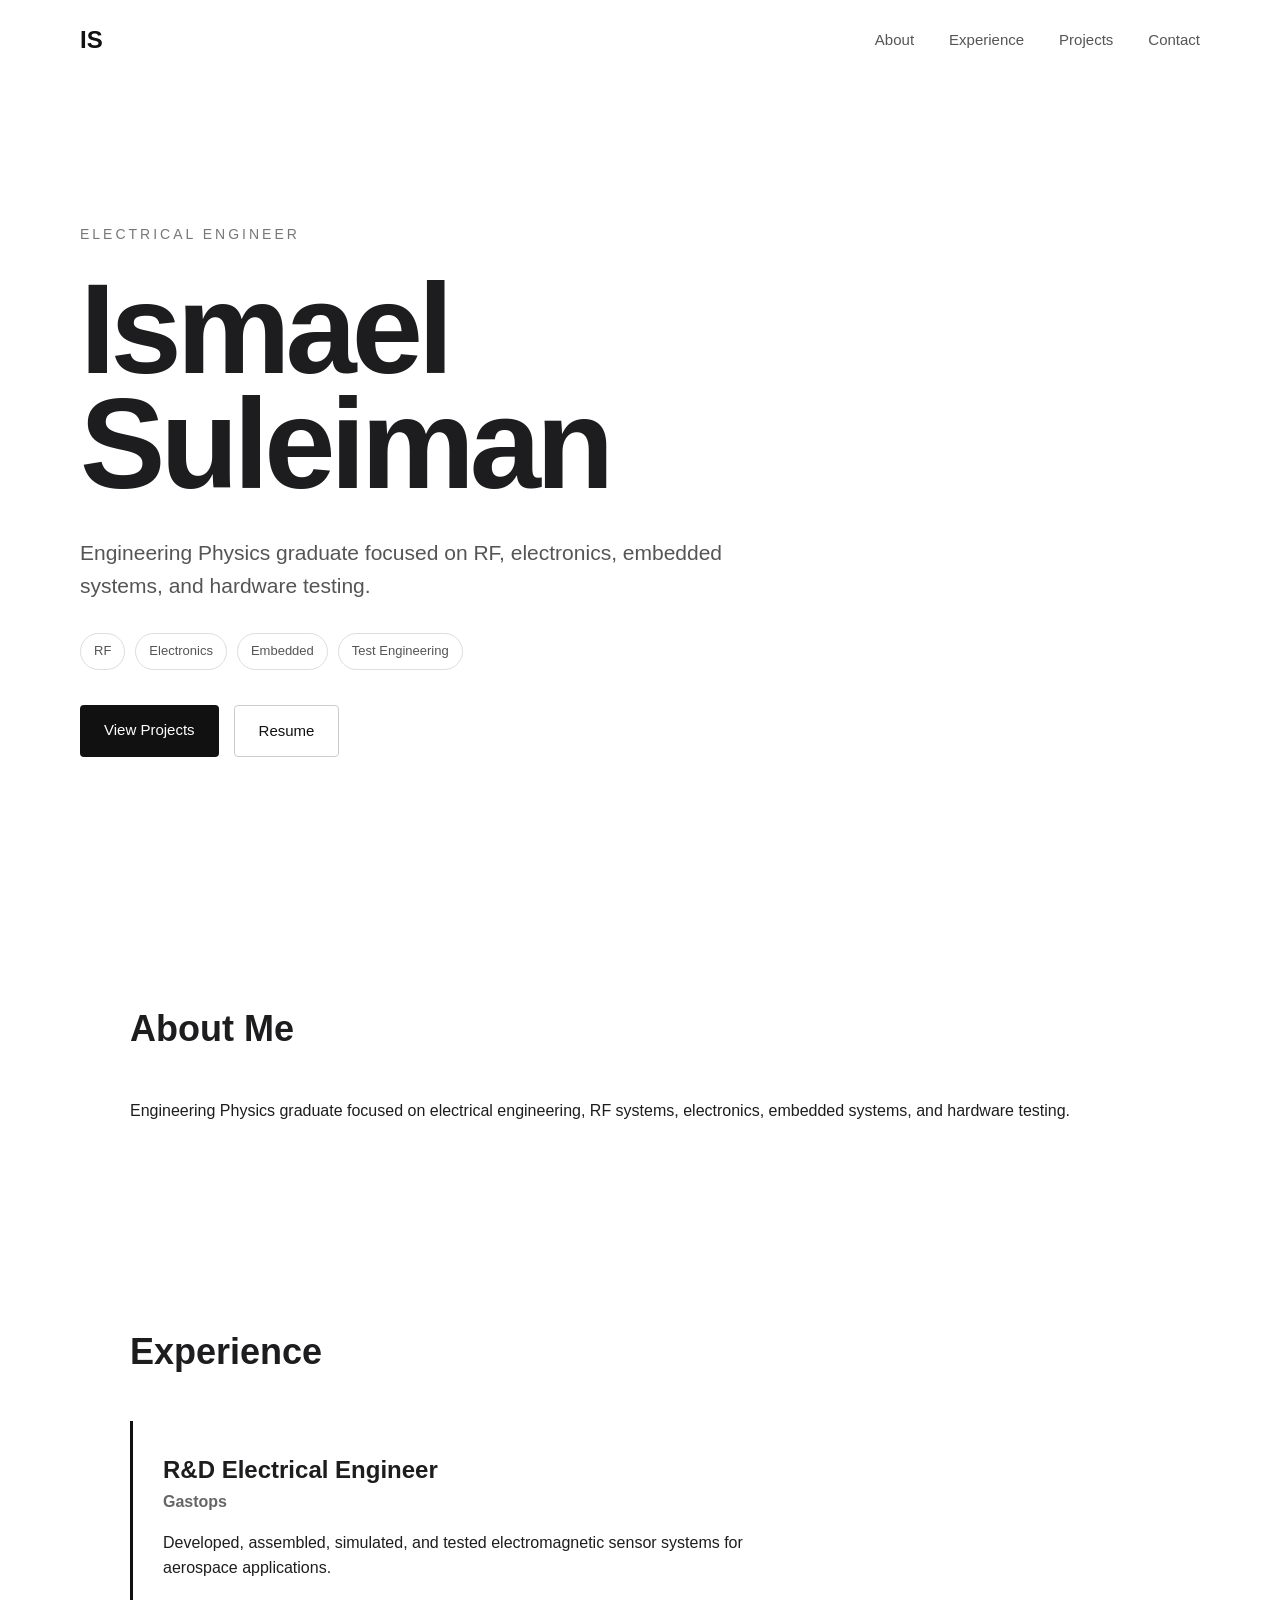
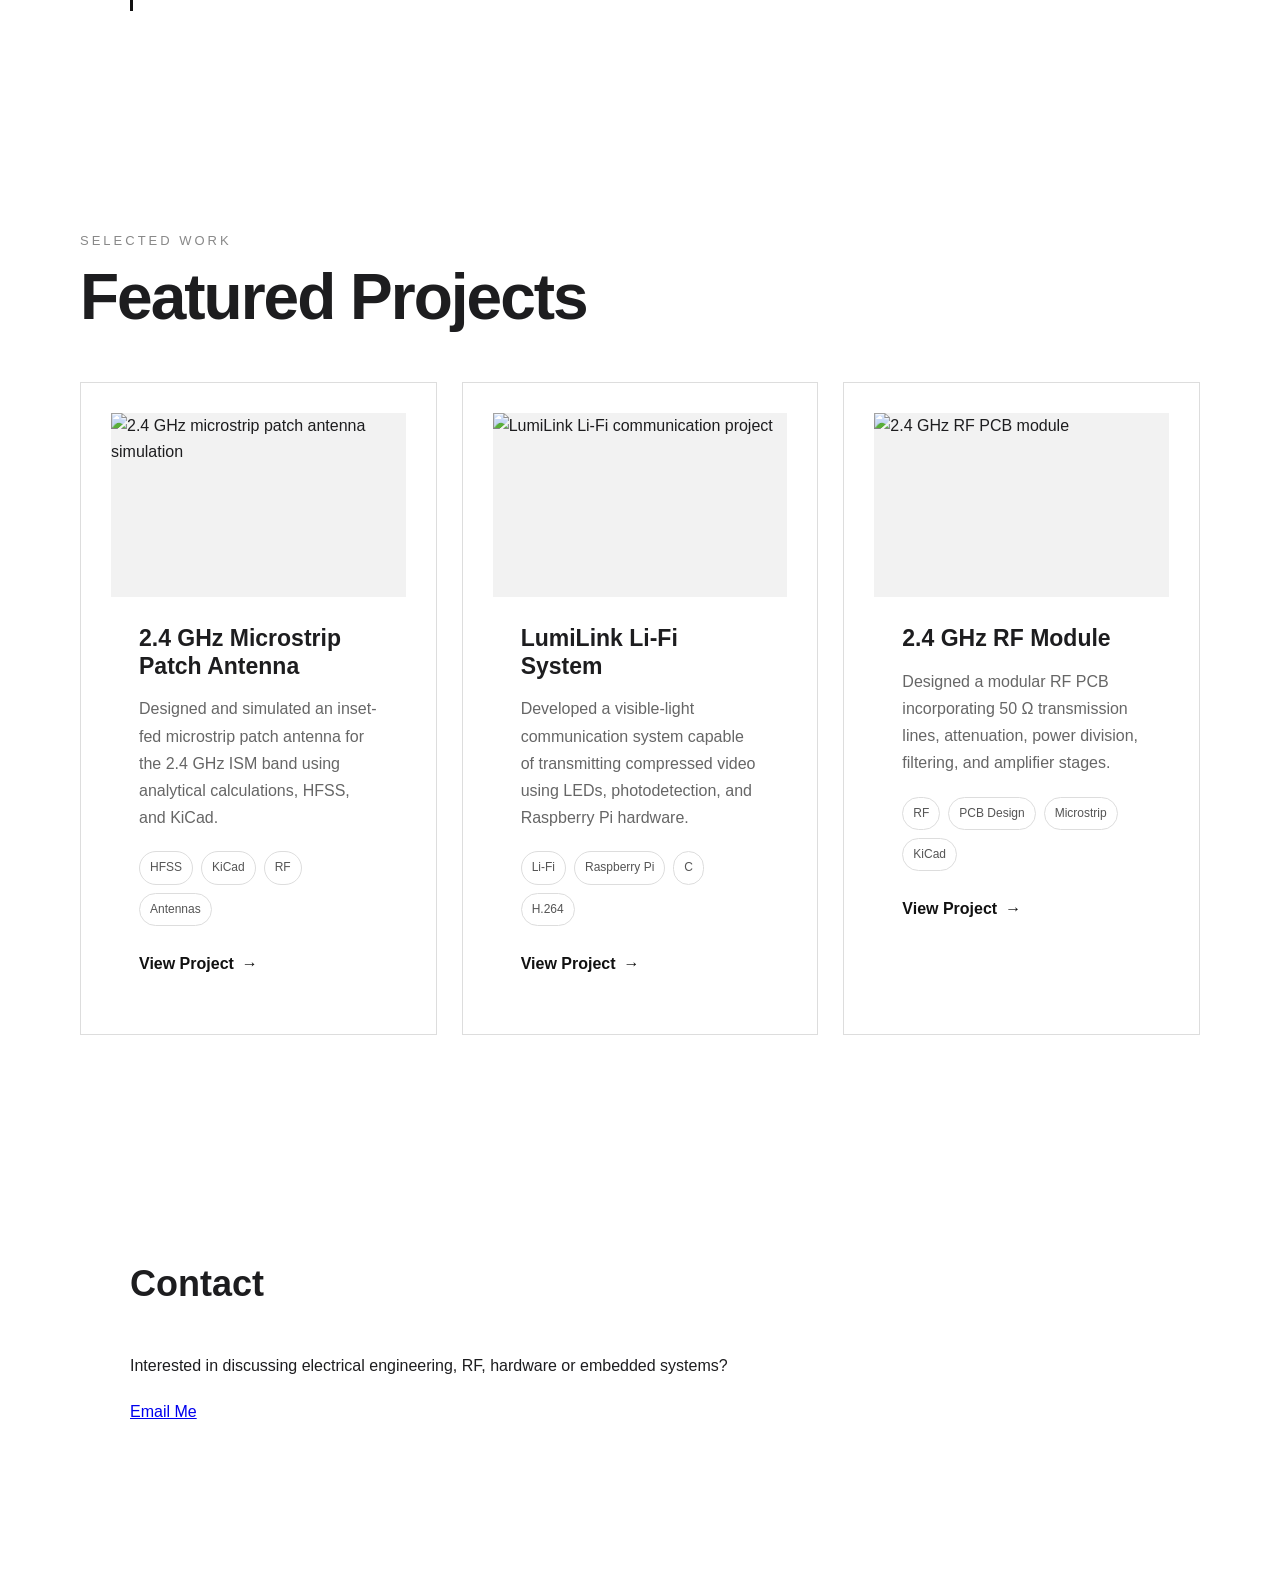
==== index.html @ 5f14fc5d "Barebones website" ====
<!DOCTYPE html>
<html lang="en">

<head>
    <meta charset="UTF-8">
    <meta name="viewport" content="width=device-width, initial-scale=1.0">

    <title>Ismael Suleiman | Electrical Engineer</title>

    <link rel="stylesheet" href="style.css">
</head>

<body>

    <nav class="navbar">

    <a href="#home" class="logo">IS</a>

    <div class="nav-links">
        <a href="#about">About</a>
        <a href="#experience">Experience</a>
        <a href="#projects">Projects</a>
        <a href="#contact">Contact</a>
    </div>

    </nav>

    <main>

        <section id="home" class="hero">

            <div class="hero-content">

                <p class="hero-eyebrow">
                    ELECTRICAL ENGINEER
                </p>

                <h1>
                    Ismael<br>
                    Suleiman
                </h1>

                <p class="hero-summary">
                    Engineering Physics graduate focused on RF,
                    electronics, embedded systems, and hardware testing.
                </p>

                <div class="hero-tags">
                    <span>RF</span>
                    <span>Electronics</span>
                    <span>Embedded</span>
                    <span>Test Engineering</span>
                </div>

                <div class="hero-buttons">

                    <a href="#projects" class="button button-dark">
                        View Projects
                    </a>

                    <a href="resume.pdf" class="button button-light">
                        Resume
                    </a>

                </div>

            </div>

        </section>

        <section id="about">

            <h2>About Me</h2>

            <p>
                Engineering Physics graduate focused on electrical engineering,
                RF systems, electronics, embedded systems, and hardware testing.
            </p>

        </section>

        <section id="experience">

            <h2>Experience</h2>

            <div class="experience-card">

                <h3>R&D Electrical Engineer</h3>

                <h4>Gastops</h4>

                <p>
                    Developed, assembled, simulated, and tested electromagnetic
                    sensor systems for aerospace applications.
                </p>

            </div>

        </section>

        <section id="projects" class="projects-section">

            <div class="section-heading">
                <p class="section-label">SELECTED WORK</p>
                <h2>Featured Projects</h2>
            </div>

            <div class="project-grid">

                <!-- PROJECT 1 -->
                <article class="project-card">

                    <div class="project-image">
                        <img
                            src="images/antenna.jpg"
                            alt="2.4 GHz microstrip patch antenna simulation">
                    </div>

                    <div class="project-content">

                        <h3>2.4 GHz Microstrip Patch Antenna</h3>

                        <p class="project-description">
                            Designed and simulated an inset-fed microstrip patch
                            antenna for the 2.4 GHz ISM band using analytical
                            calculations, HFSS, and KiCad.
                        </p>

                        <div class="project-tags">
                            <span>HFSS</span>
                            <span>KiCad</span>
                            <span>RF</span>
                            <span>Antennas</span>
                        </div>

                        <a
                            href="projects/antenna.html"
                            class="project-link">

                            View Project <span>→</span>

                        </a>

                    </div>

                </article>


                <!-- PROJECT 2 -->
                <article class="project-card">

                    <div class="project-image">
                        <img
                            src="images/lumilink.jpg"
                            alt="LumiLink Li-Fi communication project">
                    </div>

                    <div class="project-content">

                        <h3>LumiLink Li-Fi System</h3>

                        <p class="project-description">
                            Developed a visible-light communication system capable
                            of transmitting compressed video using LEDs,
                            photodetection, and Raspberry Pi hardware.
                        </p>

                        <div class="project-tags">
                            <span>Li-Fi</span>
                            <span>Raspberry Pi</span>
                            <span>C</span>
                            <span>H.264</span>
                        </div>

                        <a
                            href="projects/lumilink.html"
                            class="project-link">

                            View Project <span>→</span>

                        </a>

                    </div>

                </article>


                <!-- PROJECT 3 -->
                <article class="project-card">

                    <div class="project-image">
                        <img
                            src="images/rf-module.jpg"
                            alt="2.4 GHz RF PCB module">
                    </div>

                    <div class="project-content">

                        <h3>2.4 GHz RF Module</h3>

                        <p class="project-description">
                            Designed a modular RF PCB incorporating 50 Ω
                            transmission lines, attenuation, power division,
                            filtering, and amplifier stages.
                        </p>

                        <div class="project-tags">
                            <span>RF</span>
                            <span>PCB Design</span>
                            <span>Microstrip</span>
                            <span>KiCad</span>
                        </div>

                        <a
                            href="projects/rf-module.html"
                            class="project-link">

                            View Project <span>→</span>

                        </a>

                    </div>

                </article>

            </div>

        </section>

        <section id="contact">

            <h2>Contact</h2>

            <p>
                Interested in discussing electrical engineering,
                RF, hardware or embedded systems?
            </p>

            <a href="mailto:YOUR_EMAIL">
                Email Me
            </a>

        </section>

    </main>

    <script src="script.js"></script>

</body>

</html>
---- style.css ----
* {
    margin: 0;
    padding: 0;
    box-sizing: border-box;
}

html {
    scroll-behavior: smooth;
}

body {
    font-family: Arial, Helvetica, sans-serif;
    background: #ffffff;
    color: #1d1d1f;
    line-height: 1.6;
}


/* -------------------------
   NAVIGATION
------------------------- */

.navbar {
    max-width: 1200px;
    height: 80px;

    margin: 0 auto;
    padding: 0 40px;

    display: flex;
    justify-content: space-between;
    align-items: center;
}

.logo {
    font-size: 24px;
    font-weight: 700;

    color: #111;
    text-decoration: none;
}

.nav-links {
    display: flex;
    gap: 35px;
}

.nav-links a {
    color: #555;
    text-decoration: none;

    font-size: 15px;

    transition: color 0.2s ease;
}

.nav-links a:hover {
    color: #111;
}

/* GENERAL SECTIONS */

section {
    max-width: 1100px;

    margin: auto;

    padding: 100px 40px;
}

section > h2 {
    font-size: 36px;

    margin-bottom: 40px;
}


/* -------------------------
   HERO
------------------------- */

.hero {
    min-height: calc(100vh - 80px);

    max-width: 1200px;

    margin: 0 auto;
    padding: 80px 40px;

    display: flex;
    align-items: center;
}

.hero-content {
    max-width: 850px;
}

.hero-eyebrow {
    font-size: 14px;

    letter-spacing: 3px;

    color: #777;

    margin-bottom: 25px;
}

.hero h1 {
    font-size: clamp(65px, 10vw, 130px);

    line-height: 0.9;

    letter-spacing: -5px;

    margin-bottom: 35px;
}

.hero-summary {
    max-width: 650px;

    font-size: 21px;
    line-height: 1.6;

    color: #555;

    margin-bottom: 30px;
}


/* TECHNICAL TAGS */

.hero-tags {
    display: flex;
    flex-wrap: wrap;

    gap: 10px;

    margin-bottom: 35px;
}

.hero-tags span {
    padding: 7px 13px;

    border: 1px solid #ddd;

    border-radius: 50px;

    font-size: 13px;

    color: #555;
}


/* BUTTONS */

.hero-buttons {
    display: flex;
    gap: 15px;
}

.button {
    padding: 13px 24px;

    text-decoration: none;

    border-radius: 4px;

    font-size: 15px;

    transition: 0.2s ease;
}

.button-dark {
    background: #111;
    color: white;
}

.button-dark:hover {
    transform: translateY(-2px);
}

.button-light {
    border: 1px solid #ccc;

    color: #111;
}

.button-light:hover {
    background: #f5f5f5;
}


/* EXPERIENCE */

.experience-card {
    max-width: 700px;

    padding: 30px;

    border-left: 3px solid #111;
}

.experience-card h3 {
    font-size: 24px;
}

.experience-card h4 {
    margin-bottom: 15px;

    color: #666;
}


/* -------------------------
   PROJECTS
------------------------- */

.projects-section {
    max-width: 1200px;
    margin: 0 auto;

    padding: 120px 40px;
}

.section-heading {
    margin-bottom: 50px;
}

.section-label {
    font-size: 13px;

    letter-spacing: 3px;

    color: #888;

    margin-bottom: 10px;
}

.section-heading h2 {
    font-size: clamp(40px, 5vw, 65px);

    line-height: 1.1;

    letter-spacing: -2px;
}


/* PROJECT GRID */

.project-grid {
    display: grid;

    grid-template-columns:
        repeat(2, minmax(0, 1fr));

    gap: 35px;
}


/* PROJECT CARD */

.project-card {
    border: 1px solid #e5e5e5;

    overflow: hidden;

    background: #fff;

    transition:
        transform 0.25s ease,
        box-shadow 0.25s ease;
}

.project-card:hover {
    transform: translateY(-6px);

    box-shadow:
        0 20px 40px rgba(0, 0, 0, 0.08);
}


/* IMAGE */

.project-image {
    width: 100%;

    aspect-ratio: 16 / 10;

    overflow: hidden;

    background: #f2f2f2;
}

.project-image img {
    width: 100%;
    height: 100%;

    object-fit: cover;

    display: block;

    transition: transform 0.4s ease;
}

.project-card:hover .project-image img {
    transform: scale(1.03);
}


/* CARD CONTENT */

.project-content {
    padding: 28px;
}

.project-content h3 {
    font-size: 25px;

    margin-bottom: 15px;

    line-height: 1.2;
}

.project-description {
    color: #666;

    line-height: 1.7;

    margin-bottom: 22px;
}


/* TAGS */

.project-tags {
    display: flex;
    flex-wrap: wrap;

    gap: 8px;

    margin-bottom: 25px;
}

.project-tags span {
    font-size: 12px;

    padding: 6px 10px;

    border: 1px solid #ddd;

    border-radius: 50px;

    color: #555;
}


/* PROJECT LINK */

.project-link {
    display: inline-flex;
    align-items: center;

    gap: 8px;

    color: #111;

    font-weight: 600;

    text-decoration: none;
}

.project-link span {
    transition: transform 0.2s ease;
}

.project-link:hover span {
    transform: translateX(5px);
}

.project-grid {
    display: grid;

    grid-template-columns:
        repeat(auto-fit, minmax(260px, 1fr));

    gap: 25px;
}

.project-card {
    padding: 30px;

    border: 1px solid #ddd;

    transition: 0.25s ease;
}

.project-card:hover {
    transform: translateY(-7px);

    box-shadow: 0 15px 35px rgba(0, 0, 0, 0.08);
}

.project-card h3 {
    font-size: 23px;

    margin-bottom: 15px;
}

.project-card p {
    color: #666;

    margin-bottom: 20px;
}

.project-card a {
    text-decoration: none;

    color: #111;

    font-weight: bold;
}


/* CONTACT */

#contact {
    padding-bottom: 150px;
}

#contact p {
    margin-bottom: 20px;
}


/* MOBILE */

@media (max-width: 700px) {

    .navbar {
        padding: 0 20px;
    }

    .nav-links {
        gap: 15px;
    }

    .nav-links a {
        font-size: 13px;
    }

    .hero {
        padding: 60px 25px;
    }

    .hero h1 {
        letter-spacing: -3px;
    }

    .hero-summary {
        font-size: 18px;
    }
    
    .project-grid {
        grid-template-columns: 1fr;
    }

    .projects-section {
        padding: 90px 25px;
    }

    .project-content {
        padding: 22px;
    }
}
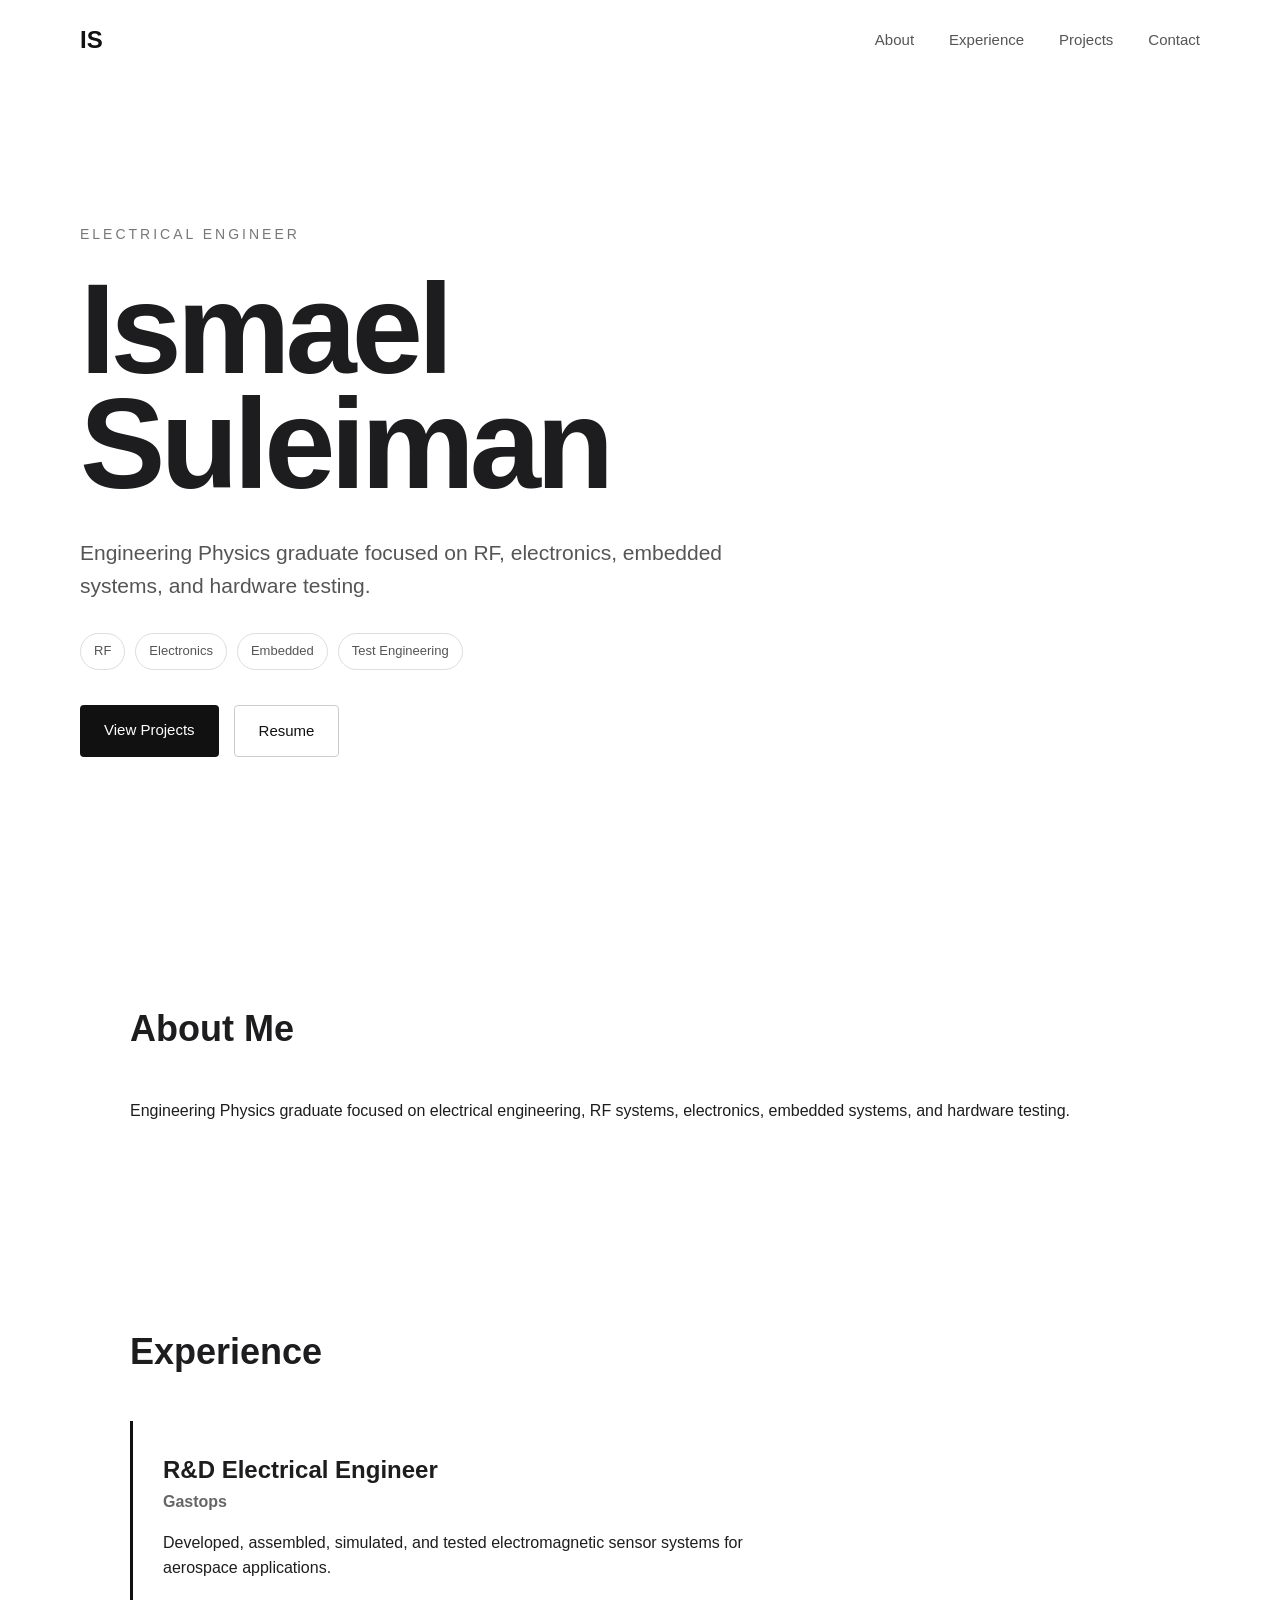
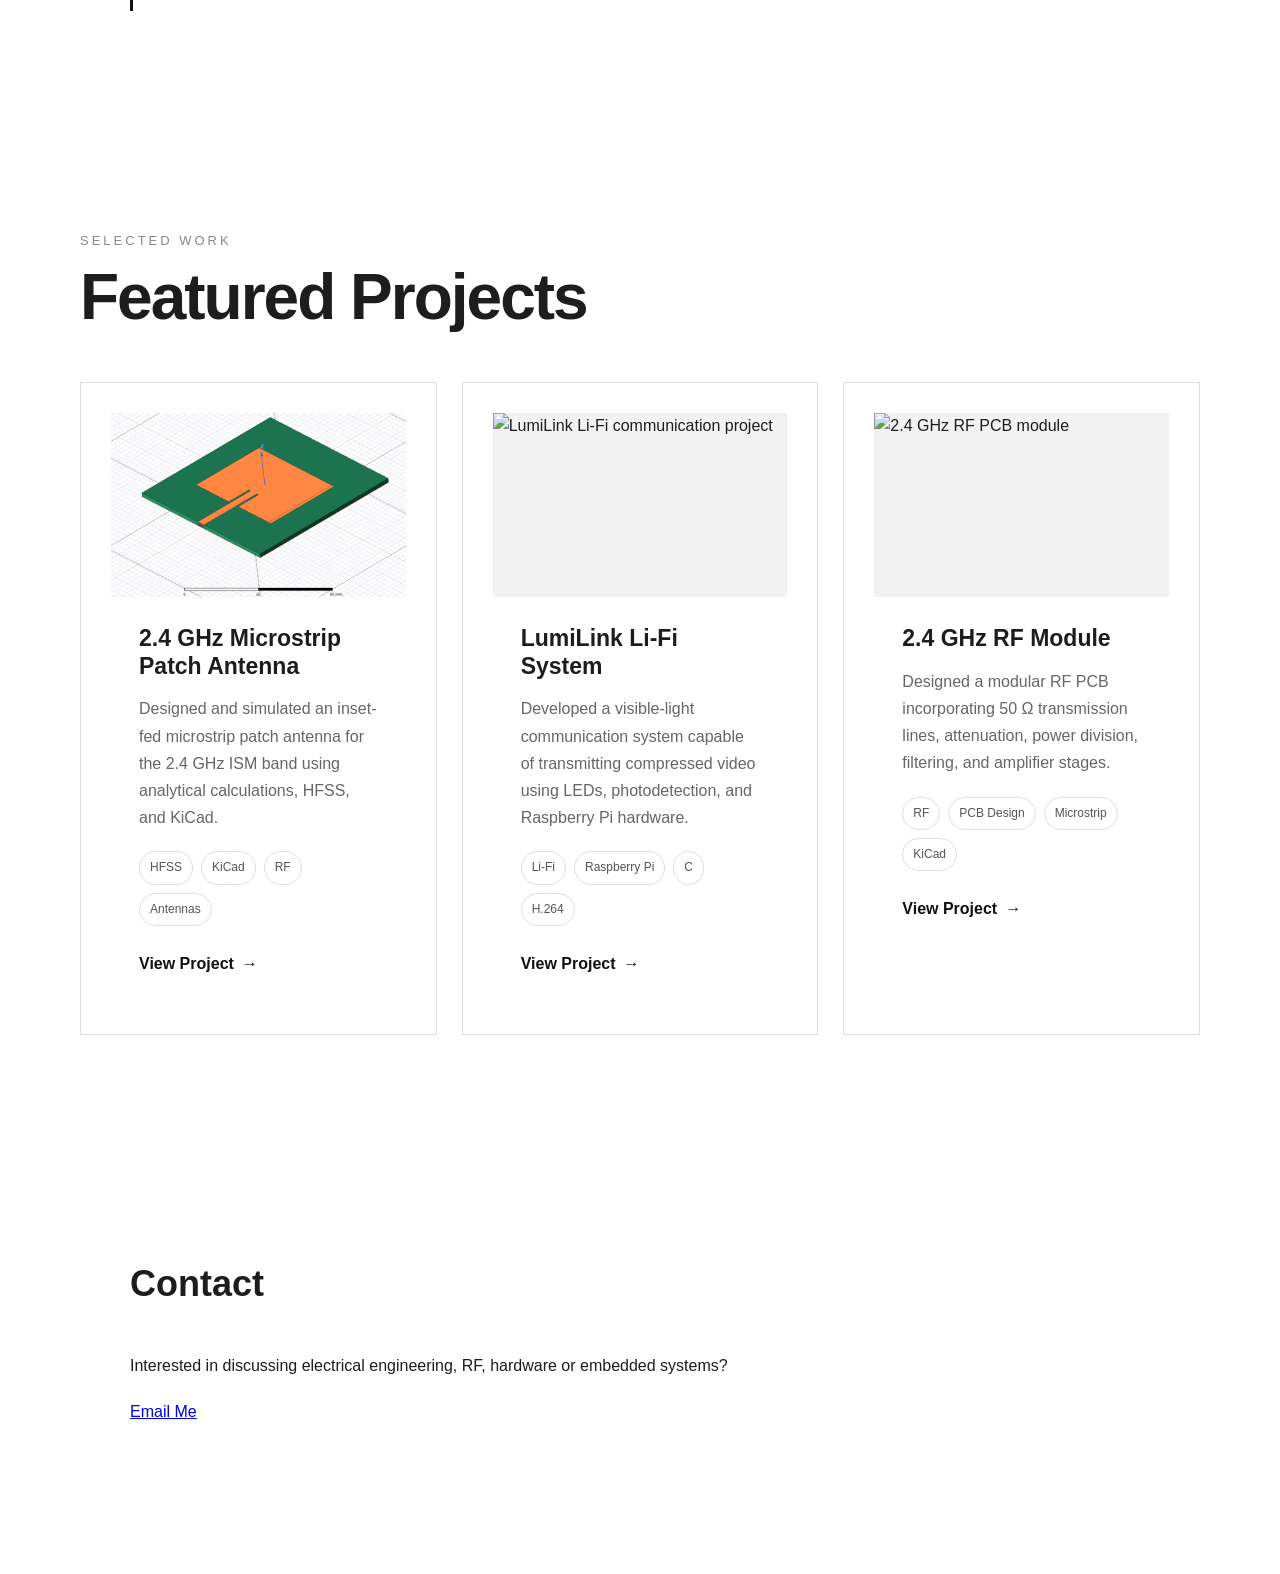
==== commit 6dc20347: "images added" ====
--- a/index.html
+++ b/index.html
@@ -112,7 +112,7 @@
 
                     <div class="project-image">
                         <img
-                            src="images/antenna.jpg"
+                            src="images/antenna/patch_antenna.png"
                             alt="2.4 GHz microstrip patch antenna simulation">
                     </div>
 
--- a/style.css
+++ b/style.css
@@ -429,6 +429,359 @@
 
 #contact p {
     margin-bottom: 20px;
+}
+
+/* -------------------------
+   PROJECT CASE STUDY
+------------------------- */
+
+.case-study {
+    max-width: 1000px;
+
+    margin: 0 auto;
+
+    padding: 60px 40px 150px;
+}
+
+
+/* PROJECT HEADER */
+
+.project-header {
+    padding: 80px 0 100px;
+}
+
+.back-link {
+    display: inline-block;
+
+    margin-bottom: 70px;
+
+    color: #666;
+
+    text-decoration: none;
+
+    font-size: 14px;
+}
+
+.back-link:hover {
+    color: #111;
+}
+
+.project-category {
+    font-size: 13px;
+
+    letter-spacing: 3px;
+
+    color: #888;
+
+    margin-bottom: 20px;
+}
+
+.project-header h1 {
+    max-width: 850px;
+
+    font-size: clamp(50px, 8vw, 90px);
+
+    line-height: 0.95;
+
+    letter-spacing: -4px;
+
+    margin-bottom: 35px;
+}
+
+.project-intro {
+    max-width: 750px;
+
+    font-size: 21px;
+
+    line-height: 1.7;
+
+    color: #555;
+
+    margin-bottom: 30px;
+}
+
+
+/* CASE STUDY SECTIONS */
+
+.case-section {
+    padding: 90px 0;
+
+    border-top: 1px solid #e5e5e5;
+}
+
+.case-section h2 {
+    font-size: clamp(32px, 4vw, 48px);
+
+    letter-spacing: -1.5px;
+
+    margin-bottom: 30px;
+}
+
+.case-section > p {
+    max-width: 750px;
+
+    font-size: 18px;
+
+    line-height: 1.8;
+
+    color: #555;
+
+    margin-bottom: 30px;
+}
+
+
+/* SPECIFICATIONS */
+
+.spec-grid {
+    display: grid;
+
+    grid-template-columns:
+        repeat(2, 1fr);
+
+    gap: 1px;
+
+    background: #ddd;
+
+    border: 1px solid #ddd;
+
+    margin-top: 45px;
+}
+
+.spec-item {
+    background: white;
+
+    padding: 30px;
+}
+
+.spec-label {
+    font-size: 12px;
+
+    letter-spacing: 2px;
+
+    text-transform: uppercase;
+
+    color: #888;
+
+    margin-bottom: 8px;
+}
+
+.spec-value {
+    font-size: 23px;
+
+    font-weight: 600;
+}
+
+
+/* IMAGE PLACEHOLDERS */
+
+.placeholder {
+    min-height: 280px;
+
+    display: flex;
+
+    justify-content: center;
+    align-items: center;
+
+    margin: 45px 0;
+
+    background: #f4f4f4;
+
+    border: 1px dashed #ccc;
+}
+
+.large-placeholder {
+    min-height: 450px;
+}
+
+.placeholder p {
+    color: #999;
+
+    font-size: 14px;
+
+    text-align: center;
+}
+
+
+/* RESULTS */
+
+.result-grid {
+    display: grid;
+
+    grid-template-columns:
+        repeat(3, 1fr);
+
+    gap: 20px;
+
+    margin-top: 45px;
+}
+
+.result-card {
+    padding: 30px;
+
+    border: 1px solid #ddd;
+}
+
+.result-number {
+    font-size: 28px;
+
+    font-weight: 700;
+
+    margin-bottom: 5px;
+}
+
+.result-card > p:last-child {
+    color: #777;
+
+    font-size: 14px;
+}
+
+.results-note {
+    padding: 20px;
+
+    border-left: 3px solid #aaa;
+
+    background: #f7f7f7;
+}
+
+/* -------------------------
+   ENGINEERING CONTENT
+------------------------- */
+
+.equation-box {
+    max-width: 750px;
+
+    margin: 35px 0;
+
+    padding: 25px 30px;
+
+    background: #f6f6f6;
+
+    border-left: 3px solid #111;
+}
+
+.equation-title {
+    font-size: 12px;
+
+    letter-spacing: 2px;
+
+    text-transform: uppercase;
+
+    color: #888;
+
+    margin-bottom: 10px;
+}
+
+.equation {
+    font-family:
+        "Courier New",
+        monospace;
+
+    font-size: 20px;
+}
+
+.engineering-list {
+    max-width: 700px;
+
+    margin: 25px 0 40px 20px;
+
+    color: #555;
+
+    font-size: 17px;
+
+    line-height: 1.9;
+}
+
+.case-subheading {
+    font-size: 25px;
+
+    margin-top: 55px;
+    margin-bottom: 20px;
+}
+
+.design-values {
+    max-width: 600px;
+
+    display: grid;
+
+    grid-template-columns:
+        repeat(2, 1fr);
+
+    gap: 15px;
+
+    margin: 35px 0;
+}
+
+.design-values div {
+    padding: 25px;
+
+    border: 1px solid #ddd;
+}
+
+.design-values span {
+    display: block;
+
+    font-size: 12px;
+
+    letter-spacing: 1.5px;
+
+    text-transform: uppercase;
+
+    color: #888;
+
+    margin-bottom: 7px;
+}
+
+.design-values strong {
+    font-size: 25px;
+}
+
+/* -------------------------
+   PROJECT FIGURES
+------------------------- */
+
+.project-figure {
+    margin: 45px 0;
+}
+
+.project-figure img {
+    display: block;
+
+    width: 100%;
+    height: auto;
+
+    border: 1px solid #e2e2e2;
+}
+
+.project-figure figcaption {
+    margin-top: 12px;
+
+    font-size: 14px;
+    line-height: 1.6;
+
+    color: #777;
+}
+
+.project-figure {
+    margin: 45px 0;
+
+    max-width: 900px;
+
+    overflow: hidden;
+}
+
+.project-figure img {
+    display: block;
+
+    width: 100%;
+    height: auto;
+
+    border: 1px solid #e2e2e2;
+
+    transition: transform 0.3s ease;
+}
+
+.project-figure img:hover {
+    transform: scale(1.01);
 }
 
 
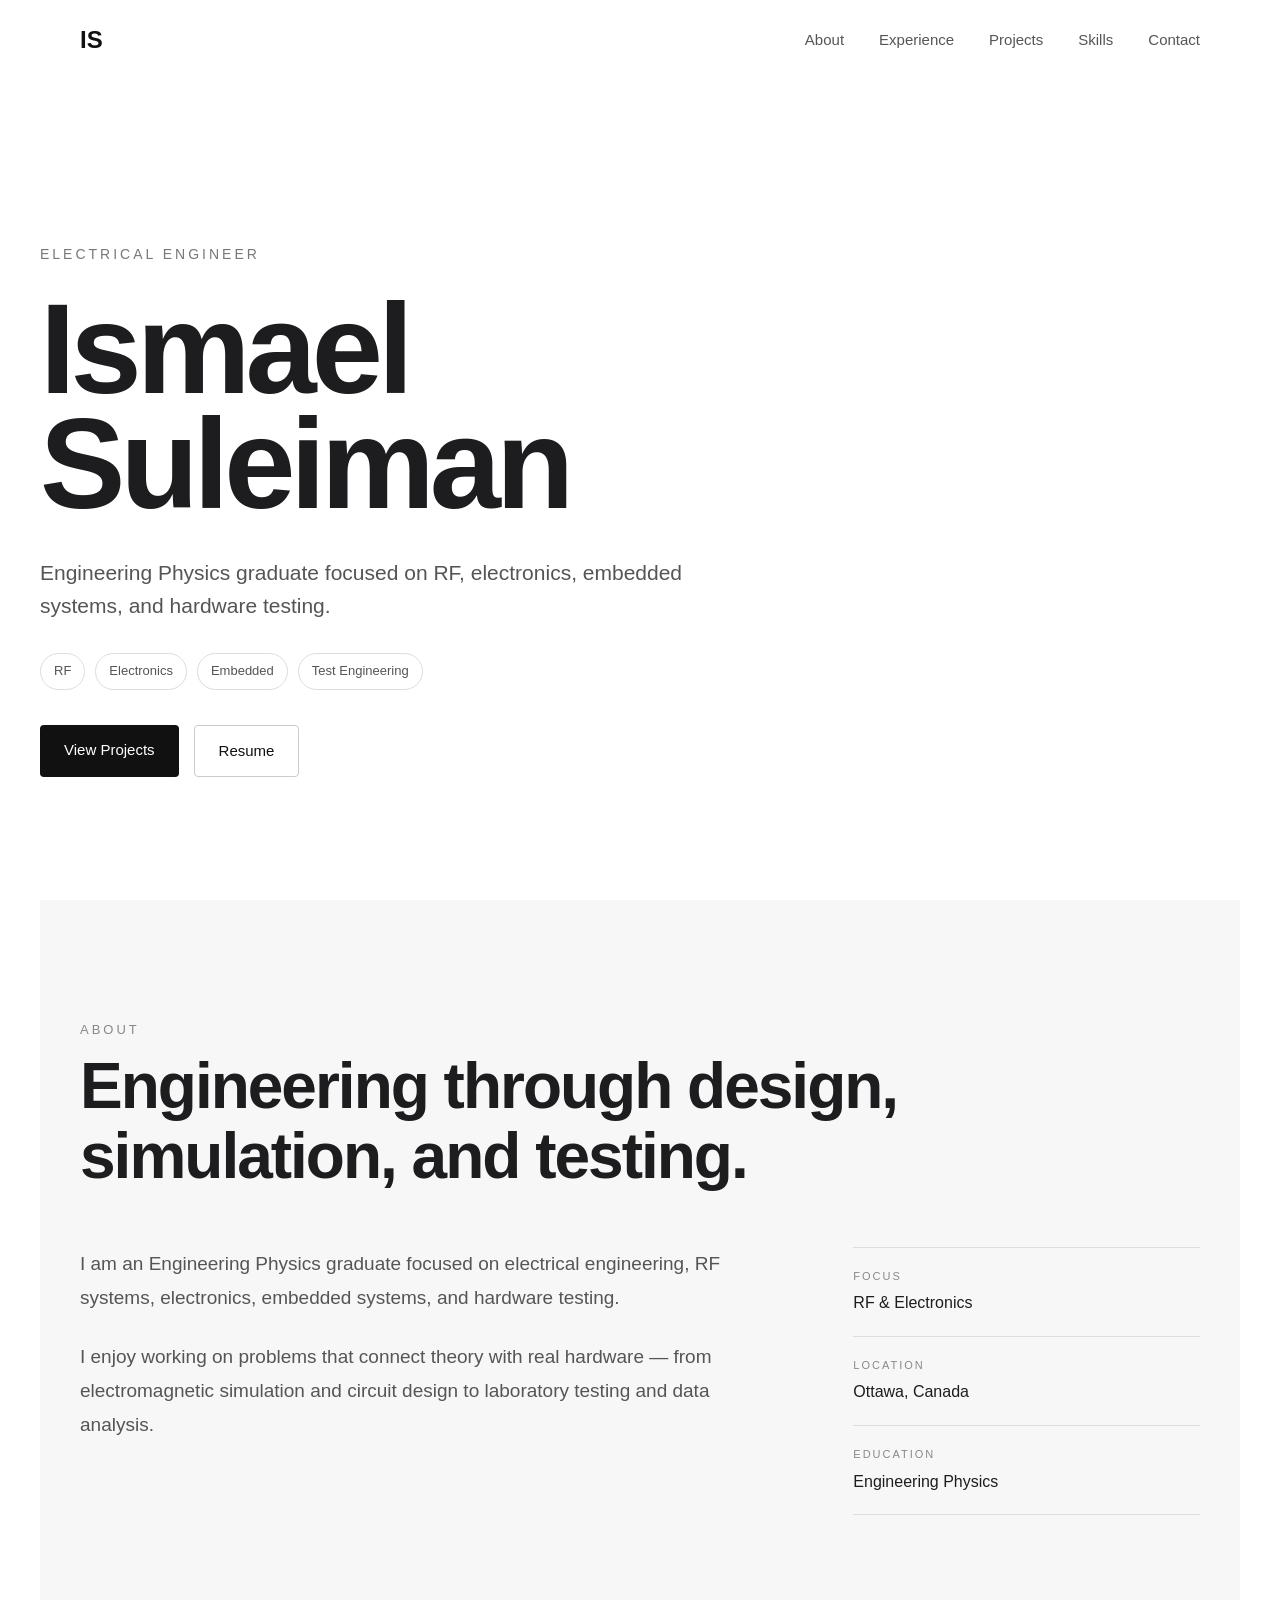
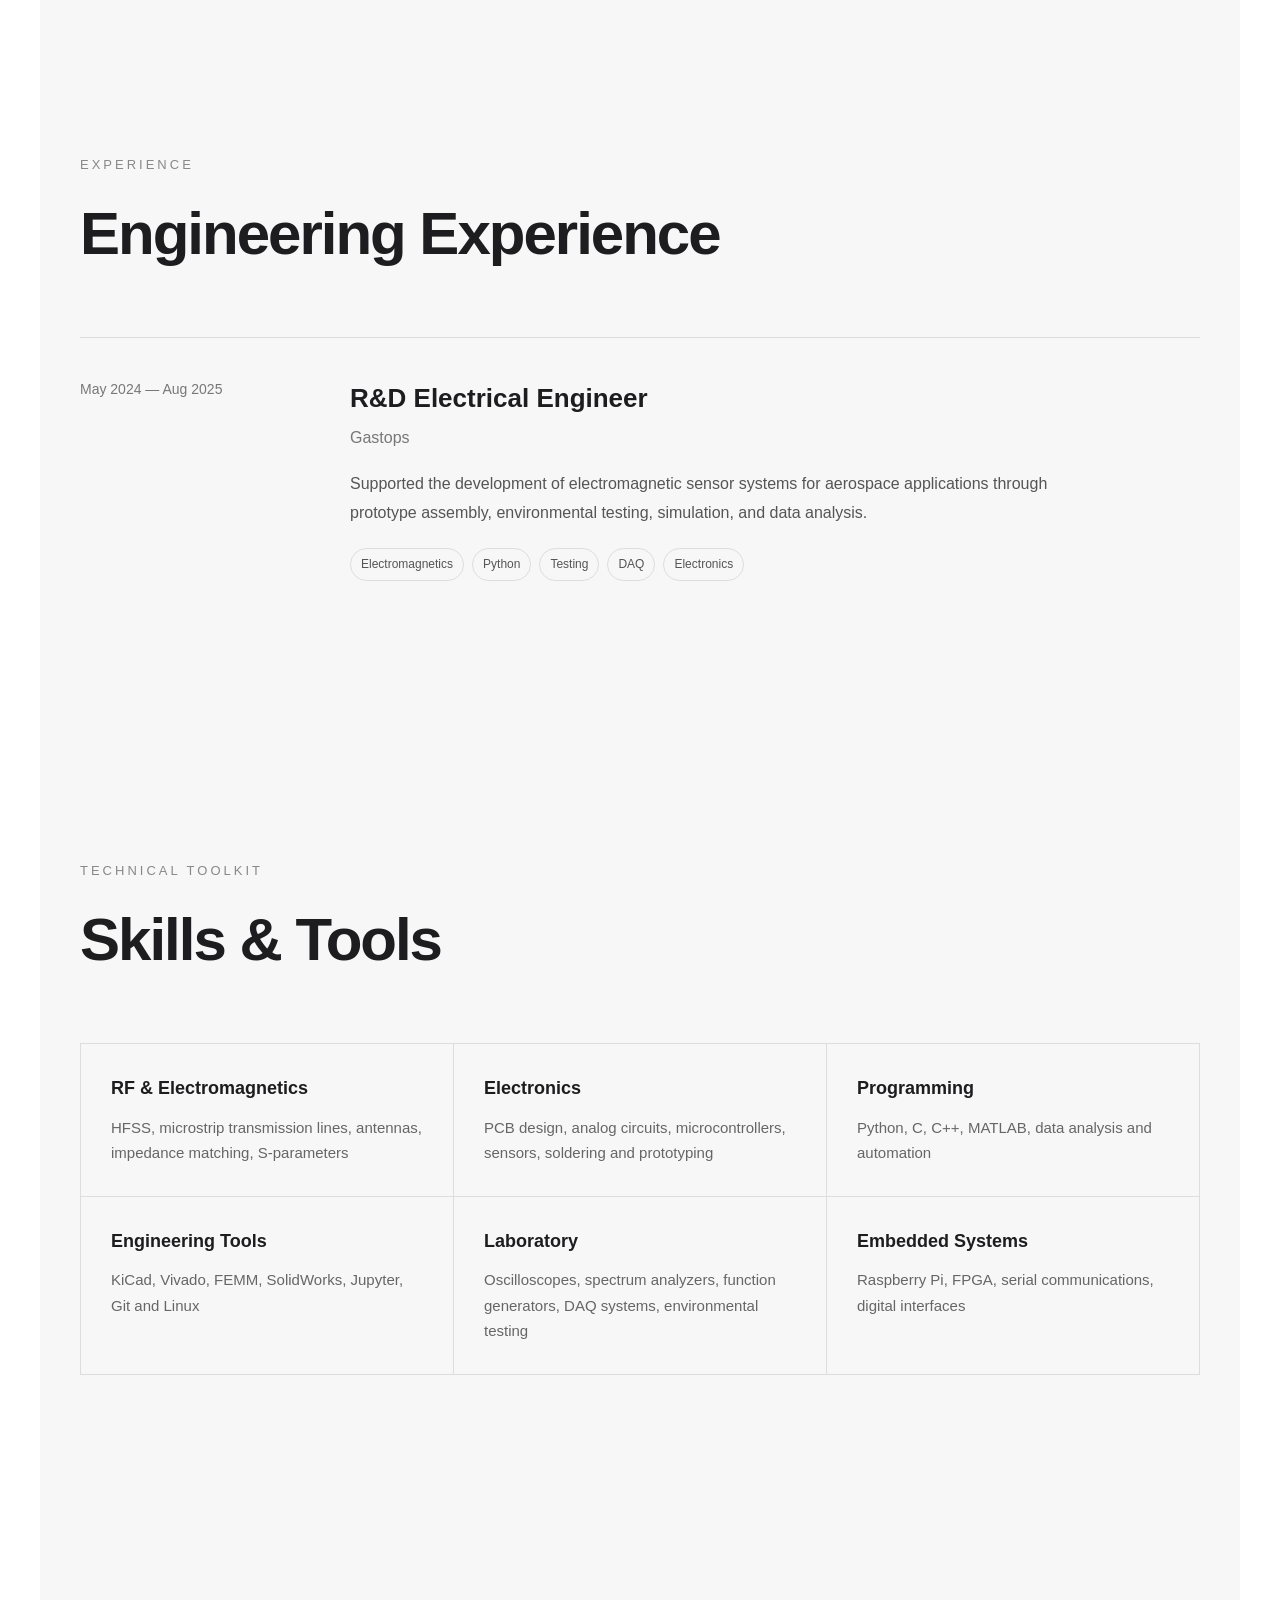
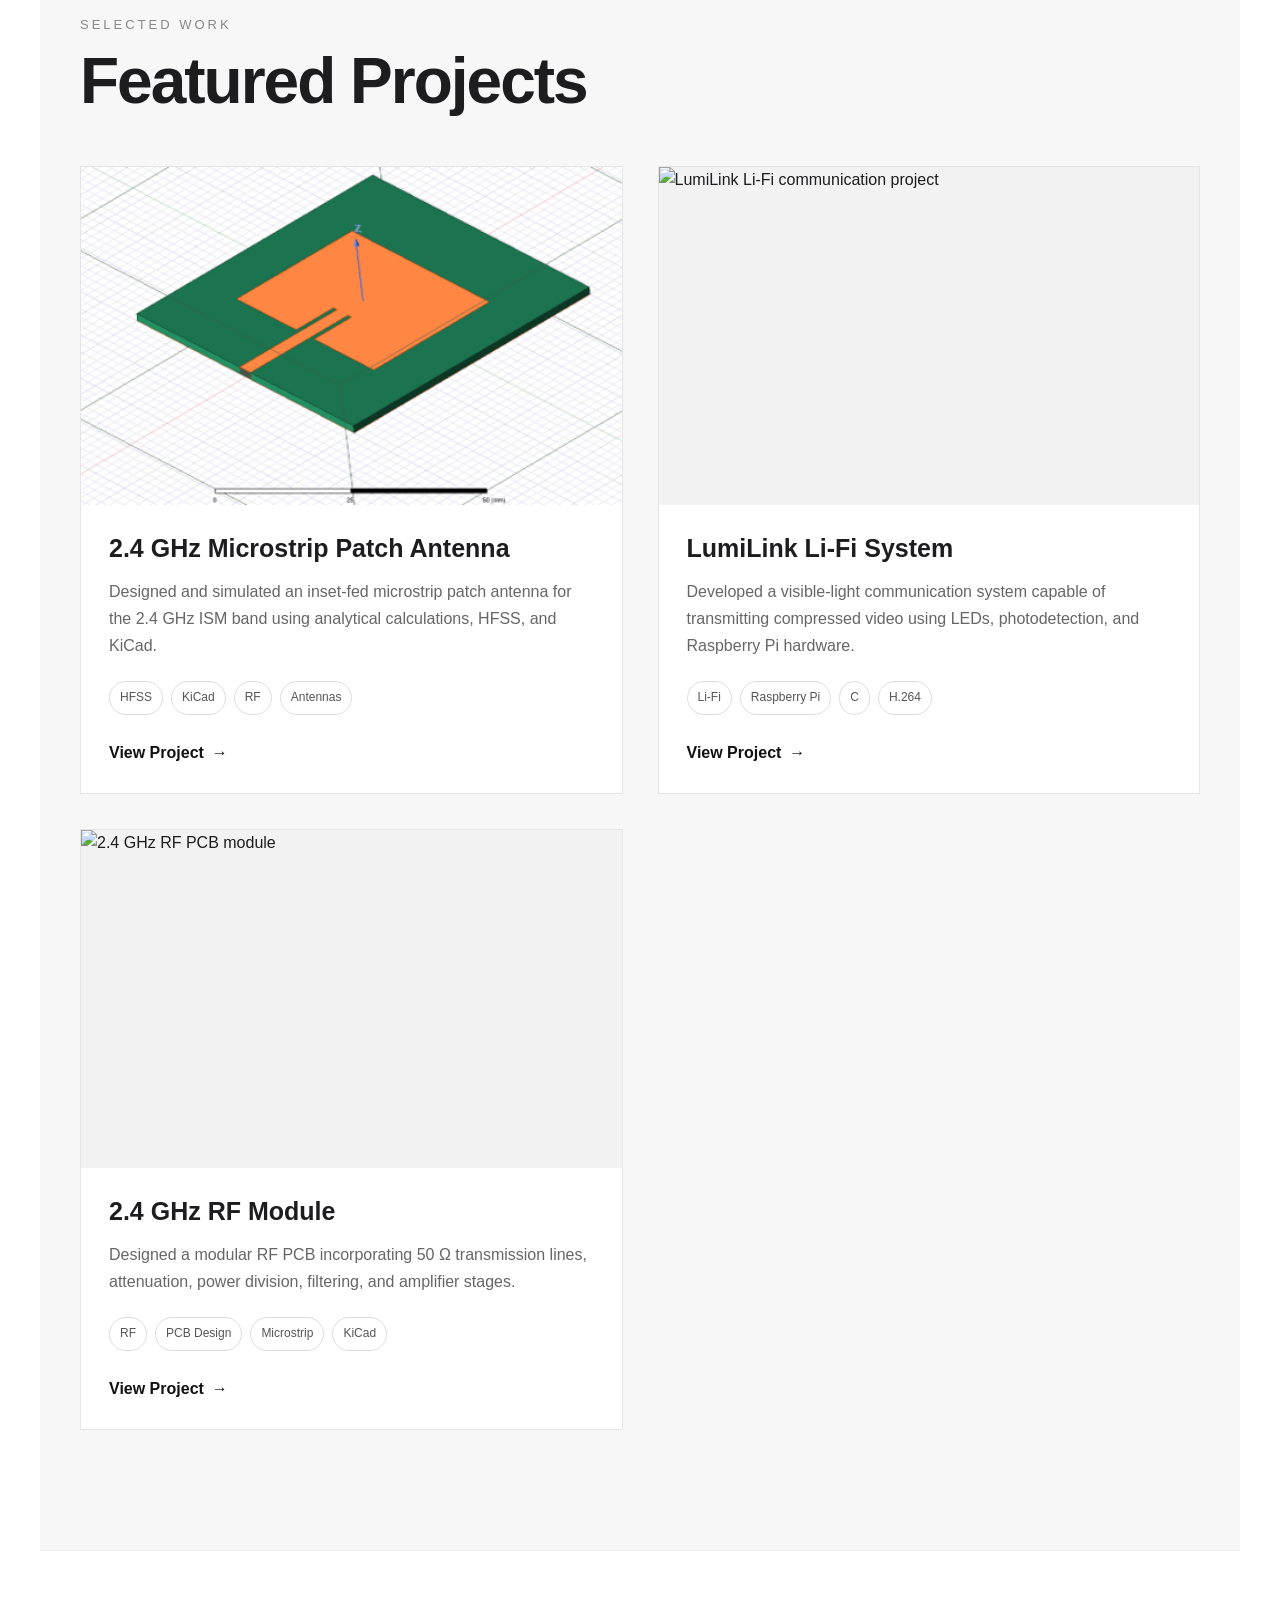
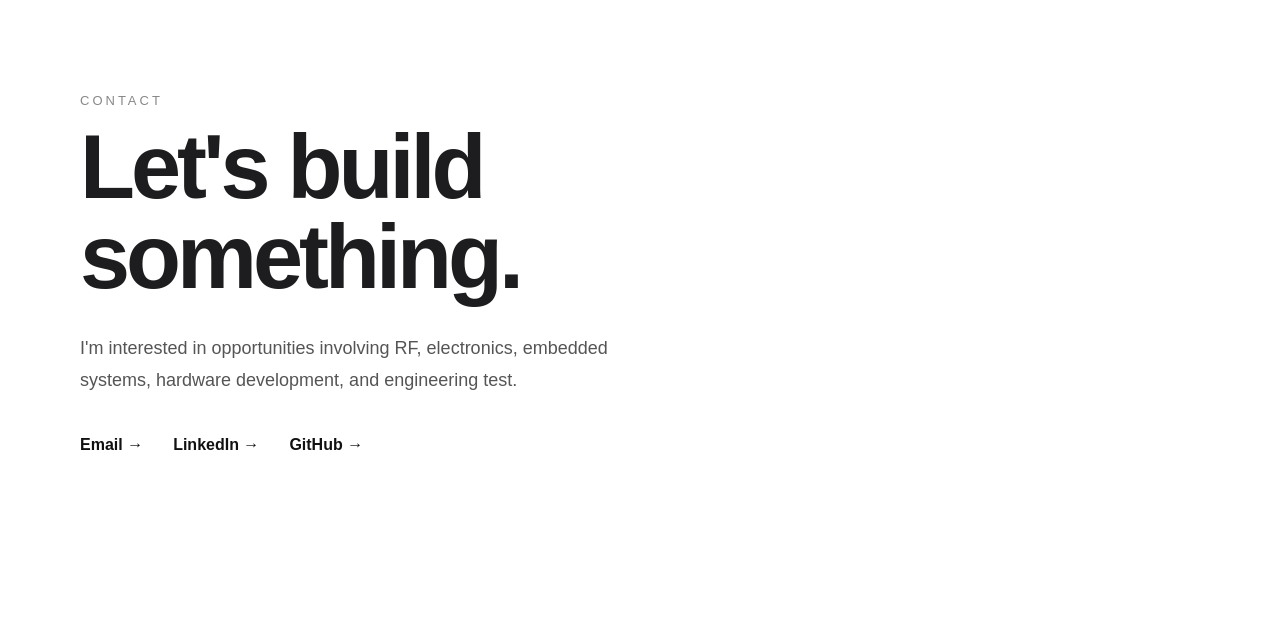
==== commit 2e14f5cf: "adaptive nav bar + js eventhandler + skills bckg" ====
--- a/index.html
+++ b/index.html
@@ -14,14 +14,29 @@
 
     <nav class="navbar">
 
-    <a href="#home" class="logo">IS</a>
-
-    <div class="nav-links">
-        <a href="#about">About</a>
-        <a href="#experience">Experience</a>
-        <a href="#projects">Projects</a>
-        <a href="#contact">Contact</a>
-    </div>
+        <a href="#home" class="logo">
+            IS
+        </a>
+
+        <button
+            class="menu-toggle"
+            aria-label="Open navigation menu"
+            aria-expanded="false"
+        >
+            <span></span>
+            <span></span>
+            <span></span>
+        </button>
+
+        <div class="nav-links">
+
+            <a href="#about">About</a>
+            <a href="#experience">Experience</a>
+            <a href="#projects">Projects</a>
+            <a href="#skills">Skills</a>
+            <a href="#contact">Contact</a>
+
+        </div>
 
     </nav>
 
@@ -68,31 +83,207 @@
 
         </section>
 
-        <section id="about">
-
-            <h2>About Me</h2>
-
-            <p>
-                Engineering Physics graduate focused on electrical engineering,
-                RF systems, electronics, embedded systems, and hardware testing.
+        <section id="about" class="about-section">
+
+            <p class="section-label">
+                ABOUT
             </p>
 
-        </section>
-
-        <section id="experience">
-
-            <h2>Experience</h2>
-
-            <div class="experience-card">
-
-                <h3>R&D Electrical Engineer</h3>
-
-                <h4>Gastops</h4>
-
-                <p>
-                    Developed, assembled, simulated, and tested electromagnetic
-                    sensor systems for aerospace applications.
-                </p>
+            <h2>
+                Engineering through
+                design, simulation, and testing.
+            </h2>
+
+            <div class="about-grid">
+
+                <div class="about-main">
+
+                    <p>
+                        I am an Engineering Physics graduate focused on
+                        electrical engineering, RF systems, electronics,
+                        embedded systems, and hardware testing.
+                    </p>
+
+                    <p>
+                        I enjoy working on problems that connect theory
+                        with real hardware — from electromagnetic
+                        simulation and circuit design to laboratory
+                        testing and data analysis.
+                    </p>
+
+                </div>
+
+                <div class="about-details">
+
+                    <div>
+                        <span>Focus</span>
+                        <p>RF & Electronics</p>
+                    </div>
+
+                    <div>
+                        <span>Location</span>
+                        <p>Ottawa, Canada</p>
+                    </div>
+
+                    <div>
+                        <span>Education</span>
+                        <p>Engineering Physics</p>
+                    </div>
+
+                </div>
+
+            </div>
+
+        </section>
+
+        <section id="experience" class="experience-section">
+
+            <p class="section-label">
+                EXPERIENCE
+            </p>
+
+            <h2>
+                Engineering Experience
+            </h2>
+
+            <article class="experience-entry">
+
+                <div class="experience-date">
+                    May 2024 — Aug 2025
+                </div>
+
+                <div class="experience-info">
+
+                    <h3>
+                        R&D Electrical Engineer
+                    </h3>
+
+                    <p class="experience-company">
+                        Gastops
+                    </p>
+
+                    <p class="experience-description">
+                        Supported the development of electromagnetic
+                        sensor systems for aerospace applications through
+                        prototype assembly, environmental testing,
+                        simulation, and data analysis.
+                    </p>
+
+                    <div class="experience-tags">
+
+                        <span>Electromagnetics</span>
+                        <span>Python</span>
+                        <span>Testing</span>
+                        <span>DAQ</span>
+                        <span>Electronics</span>
+
+                    </div>
+
+                </div>
+
+            </article>
+
+        </section>
+
+        <section id="skills" class="skills-section">
+
+            <p class="section-label">
+                TECHNICAL TOOLKIT
+            </p>
+
+            <h2>
+                Skills & Tools
+            </h2>
+
+            <div class="skills-grid">
+
+                <div class="skill-group">
+
+                    <h3>
+                        RF & Electromagnetics
+                    </h3>
+
+                    <p>
+                        HFSS, microstrip transmission lines,
+                        antennas, impedance matching,
+                        S-parameters
+                    </p>
+
+                </div>
+
+
+                <div class="skill-group">
+
+                    <h3>
+                        Electronics
+                    </h3>
+
+                    <p>
+                        PCB design, analog circuits,
+                        microcontrollers, sensors,
+                        soldering and prototyping
+                    </p>
+
+                </div>
+
+
+                <div class="skill-group">
+
+                    <h3>
+                        Programming
+                    </h3>
+
+                    <p>
+                        Python, C, C++, MATLAB,
+                        data analysis and automation
+                    </p>
+
+                </div>
+
+
+                <div class="skill-group">
+
+                    <h3>
+                        Engineering Tools
+                    </h3>
+
+                    <p>
+                        KiCad, Vivado, FEMM,
+                        SolidWorks, Jupyter,
+                        Git and Linux
+                    </p>
+
+                </div>
+
+
+                <div class="skill-group">
+
+                    <h3>
+                        Laboratory
+                    </h3>
+
+                    <p>
+                        Oscilloscopes, spectrum analyzers,
+                        function generators, DAQ systems,
+                        environmental testing
+                    </p>
+
+                </div>
+
+
+                <div class="skill-group">
+
+                    <h3>
+                        Embedded Systems
+                    </h3>
+
+                    <p>
+                        Raspberry Pi, FPGA,
+                        serial communications,
+                        digital interfaces
+                    </p>
+
+                </div>
 
             </div>
 
@@ -112,7 +303,7 @@
 
                     <div class="project-image">
                         <img
-                            src="images/antenna/patch_antenna.png"
+                            src="images/antenna/patch-antenna.png"
                             alt="2.4 GHz microstrip patch antenna simulation">
                     </div>
 
@@ -227,18 +418,37 @@
 
         </section>
 
-        <section id="contact">
-
-            <h2>Contact</h2>
-
-            <p>
-                Interested in discussing electrical engineering,
-                RF, hardware or embedded systems?
+        <section id="contact" class="contact-section">
+
+            <p class="section-label">
+                CONTACT
             </p>
 
-            <a href="mailto:YOUR_EMAIL">
-                Email Me
-            </a>
+            <h2>
+                Let's build something.
+            </h2>
+
+            <p class="contact-text">
+                I'm interested in opportunities involving RF,
+                electronics, embedded systems, hardware development,
+                and engineering test.
+            </p>
+
+            <div class="contact-links">
+
+                <a href="mailto:YOUR_EMAIL">
+                    Email →
+                </a>
+
+                <a href="YOUR_LINKEDIN_URL">
+                    LinkedIn →
+                </a>
+
+                <a href="YOUR_GITHUB_URL">
+                    GitHub →
+                </a>
+
+            </div>
 
         </section>
 
--- a/style.css
+++ b/style.css
@@ -32,6 +32,20 @@
     align-items: center;
 }
 
+.site-header {
+    position: sticky;
+    top: 0;
+
+    background: rgba(255, 255, 255, 0.92);
+
+    backdrop-filter: blur(10px);
+    -webkit-backdrop-filter: blur(10px);
+
+    border-bottom: 1px solid rgba(0, 0, 0, 0.06);
+
+    z-index: 1000;
+}
+
 .logo {
     font-size: 24px;
     font-weight: 700;
@@ -58,6 +72,29 @@
     color: #111;
 }
 
+.about-section,
+.experience-section,
+.projects-section,
+.skills-section {
+    max-width: none;
+
+    margin: 0;
+
+    padding: 120px max(40px, calc((100vw - 1120px) / 2));
+
+    background: #f7f7f7;
+}
+.contact-section {
+    border-top: 1px solid #eeeeee;
+}
+
+a {
+    transition:
+        color 0.2s ease,
+        opacity 0.2s ease,
+        transform 0.2s ease;
+}
+
 /* GENERAL SECTIONS */
 
 section {
@@ -72,6 +109,42 @@
     font-size: 36px;
 
     margin-bottom: 40px;
+}
+
+.menu-toggle {
+    display: none;
+
+    background: none;
+    border: none;
+
+    cursor: pointer;
+
+    padding: 8px;
+}
+
+.menu-toggle span {
+    display: block;
+
+    width: 24px;
+    height: 2px;
+
+    margin: 5px 0;
+
+    background: #111;
+
+    transition: 0.25s ease;
+}
+
+.menu-toggle.active span:nth-child(1) {
+    transform: translateY(7px) rotate(45deg);
+}
+
+.menu-toggle.active span:nth-child(2) {
+    opacity: 0;
+}
+
+.menu-toggle.active span:nth-child(3) {
+    transform: translateY(-7px) rotate(-45deg);
 }
 
 
@@ -85,7 +158,7 @@
     max-width: 1200px;
 
     margin: 0 auto;
-    padding: 80px 40px;
+    padding: 80px 0 40px;
 
     display: flex;
     align-items: center;
@@ -190,24 +263,85 @@
 }
 
 
-/* EXPERIENCE */
-
-.experience-card {
+/* -------------------------
+   EXPERIENCE
+------------------------- */
+
+.experience-section {
+    max-width: 1200px;
+    margin: 0 auto;
+
+    padding: 120px 40px;
+}
+
+.experience-section > h2 {
+    font-size: clamp(38px, 5vw, 60px);
+
+    letter-spacing: -2px;
+
+    margin-bottom: 55px;
+}
+
+.experience-entry {
+    display: grid;
+
+    grid-template-columns: 220px 1fr;
+
+    gap: 50px;
+
+    padding: 40px 0;
+
+    border-top: 1px solid #ddd;
+}
+
+.experience-date {
+    font-size: 14px;
+
+    color: #777;
+}
+
+.experience-info {
     max-width: 700px;
-
-    padding: 30px;
-
-    border-left: 3px solid #111;
-}
-
-.experience-card h3 {
-    font-size: 24px;
-}
-
-.experience-card h4 {
-    margin-bottom: 15px;
-
-    color: #666;
+}
+
+.experience-info h3 {
+    font-size: 26px;
+
+    margin-bottom: 5px;
+}
+
+.experience-company {
+    color: #777;
+
+    margin-bottom: 20px;
+}
+
+.experience-description {
+    color: #555;
+
+    line-height: 1.8;
+
+    margin-bottom: 20px;
+}
+
+.experience-tags {
+    display: flex;
+
+    flex-wrap: wrap;
+
+    gap: 8px;
+}
+
+.experience-tags span {
+    padding: 6px 10px;
+
+    border: 1px solid #ddd;
+
+    border-radius: 50px;
+
+    font-size: 12px;
+
+    color: #555;
 }
 
 
@@ -275,7 +409,7 @@
     transform: translateY(-6px);
 
     box-shadow:
-        0 20px 40px rgba(0, 0, 0, 0.08);
+        0 18px 45px rgba(0, 0, 0, 0.09);
 }
 
 
@@ -377,70 +511,59 @@
     transform: translateX(5px);
 }
 
-.project-grid {
-    display: grid;
-
-    grid-template-columns:
-        repeat(auto-fit, minmax(260px, 1fr));
-
-    gap: 25px;
-}
-
-.project-card {
-    padding: 30px;
-
-    border: 1px solid #ddd;
-
-    transition: 0.25s ease;
-}
-
-.project-card:hover {
-    transform: translateY(-7px);
-
-    box-shadow: 0 15px 35px rgba(0, 0, 0, 0.08);
-}
-
-.project-card h3 {
-    font-size: 23px;
-
-    margin-bottom: 15px;
-}
-
-.project-card p {
-    color: #666;
-
-    margin-bottom: 20px;
-}
-
-.project-card a {
+
+
+/* -------------------------
+   CONTACT
+------------------------- */
+
+.contact-section {
+    max-width: 1200px;
+    margin: 0 auto;
+
+    padding: 140px 40px 180px;
+}
+
+.contact-section h2 {
+    max-width: 800px;
+
+    font-size: clamp(50px, 8vw, 90px);
+
+    line-height: 1;
+
+    letter-spacing: -4px;
+
+    margin-bottom: 30px;
+}
+
+.contact-text {
+    max-width: 600px;
+
+    color: #555;
+
+    font-size: 18px;
+
+    line-height: 1.8;
+
+    margin-bottom: 35px;
+}
+
+.contact-links {
+    display: flex;
+
+    gap: 30px;
+}
+
+.contact-links a {
+    color: #111;
+
+    font-weight: 600;
+
     text-decoration: none;
-
-    color: #111;
-
-    font-weight: bold;
-}
-
-
-/* CONTACT */
-
-#contact {
-    padding-bottom: 150px;
-}
-
-#contact p {
-    margin-bottom: 20px;
-}
-
-/* -------------------------
-   PROJECT CASE STUDY
-------------------------- */
-
-.case-study {
-    max-width: 1000px;
-
-    margin: 0 auto;
-
-    padding: 60px 40px 150px;
+}
+
+.contact-links a:hover {
+    text-decoration: underline;
 }
 
 
@@ -740,7 +863,11 @@
 ------------------------- */
 
 .project-figure {
-    margin: 45px 0;
+    max-width: 900px;
+
+    margin: 45px auto;
+
+    overflow: hidden;
 }
 
 .project-figure img {
@@ -750,6 +877,8 @@
     height: auto;
 
     border: 1px solid #e2e2e2;
+
+    transition: transform 0.3s ease;
 }
 
 .project-figure figcaption {
@@ -761,33 +890,167 @@
     color: #777;
 }
 
-.project-figure {
-    margin: 45px 0;
-
-    max-width: 900px;
-
-    overflow: hidden;
-}
-
-.project-figure img {
-    display: block;
-
-    width: 100%;
-    height: auto;
-
-    border: 1px solid #e2e2e2;
-
-    transition: transform 0.3s ease;
-}
-
 .project-figure img:hover {
     transform: scale(1.01);
 }
 
 
+/* -------------------------
+   ABOUT
+------------------------- */
+
+.about-section {
+    max-width: 1200px;
+    margin: 0 auto;
+
+    padding: 120px 40px;
+}
+
+.about-section > h2 {
+    max-width: 850px;
+
+    font-size: clamp(38px, 5vw, 65px);
+
+    line-height: 1.1;
+
+    letter-spacing: -2px;
+
+    margin-bottom: 55px;
+}
+
+.about-grid {
+    display: grid;
+
+    grid-template-columns: 2fr 1fr;
+
+    gap: 80px;
+}
+
+.about-main {
+    max-width: 700px;
+}
+
+.about-main p {
+    font-size: 19px;
+
+    line-height: 1.8;
+
+    color: #555;
+
+    margin-bottom: 25px;
+}
+
+.about-details {
+    border-top: 1px solid #ddd;
+}
+
+.about-details div {
+    padding: 20px 0;
+
+    border-bottom: 1px solid #ddd;
+}
+
+.about-details span {
+    display: block;
+
+    margin-bottom: 5px;
+
+    font-size: 11px;
+
+    letter-spacing: 2px;
+
+    color: #888;
+
+    text-transform: uppercase;
+}
+
+.about-details p {
+    font-size: 16px;
+}
+
+/* -------------------------
+   SKILLS
+------------------------- */
+
+.skills-section {
+    max-width: 1200px;
+    margin: 0 auto;
+
+    padding: 120px 40px;
+}
+
+.skills-section > h2 {
+    font-size: clamp(38px, 5vw, 60px);
+
+    letter-spacing: -2px;
+
+    margin-bottom: 55px;
+}
+
+.skills-grid {
+    display: grid;
+
+    grid-template-columns:
+        repeat(3, 1fr);
+
+    border-top: 1px solid #ddd;
+    border-left: 1px solid #ddd;
+}
+
+.skill-group {
+    padding: 30px;
+
+    border-right: 1px solid #ddd;
+    border-bottom: 1px solid #ddd;
+}
+
+.skill-group h3 {
+    font-size: 18px;
+
+    margin-bottom: 12px;
+}
+
+.skill-group p {
+    color: #666;
+
+    font-size: 15px;
+
+    line-height: 1.7;
+}
+
+
 /* MOBILE */
 
 @media (max-width: 700px) {
+    .about-section,
+    .experience-section,
+    .skills-section,
+    .contact-section {
+        padding-left: 25px;
+        padding-right: 25px;
+    }
+
+    .about-grid {
+        grid-template-columns: 1fr;
+
+        gap: 40px;
+    }
+
+    .experience-entry {
+        grid-template-columns: 1fr;
+
+        gap: 15px;
+    }
+
+    .skills-grid {
+        grid-template-columns: 1fr;
+    }
+
+    .contact-links {
+        flex-direction: column;
+
+        gap: 15px;
+    }
 
     .navbar {
         padding: 0 20px;
@@ -824,4 +1087,52 @@
     .project-content {
         padding: 22px;
     }
+
+    .menu-toggle {
+    display: block;
+
+    position: relative;
+
+    z-index: 1001;
+    }
+
+    .navbar {
+        position: relative;
+    }
+
+    .nav-links {
+        position: absolute;
+
+        top: 80px;
+        left: 0;
+
+        width: 100%;
+
+        display: none;
+        flex-direction: column;
+
+        gap: 0;
+
+        padding: 20px;
+
+        background: white;
+
+        border-bottom: 1px solid #ddd;
+
+        z-index: 1000;
+    }
+
+    .nav-links.active {
+        display: flex;
+    }
+
+    .nav-links a {
+        width: 100%;
+
+        padding: 15px 0;
+
+        font-size: 16px;
+
+        border-bottom: 1px solid #eee;
+    }
 }
